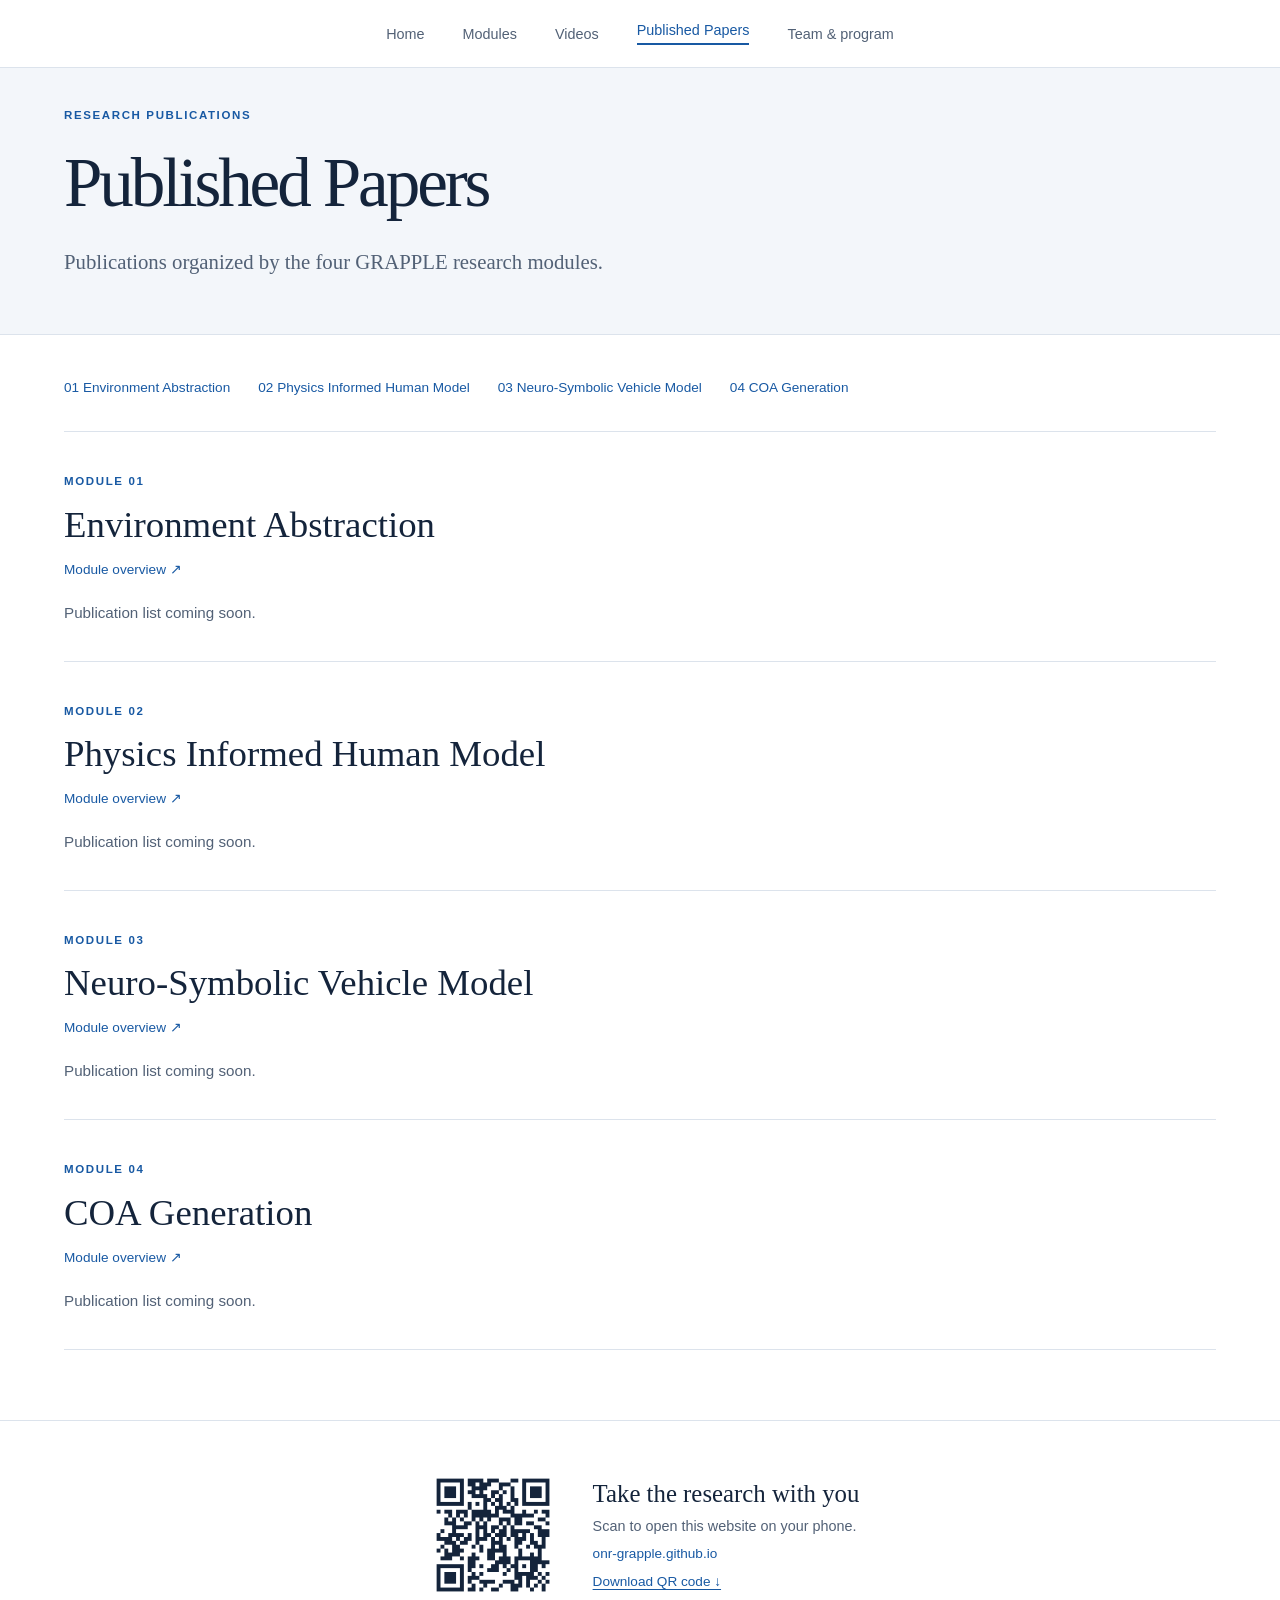
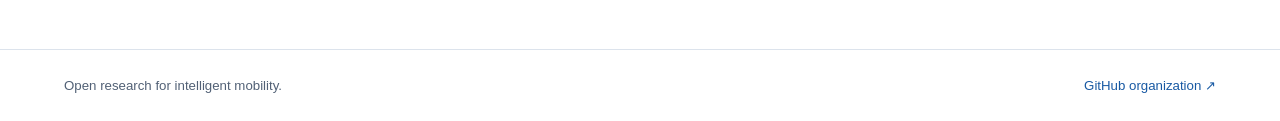
==== papers.html @ 72b90239 "Add published papers page organized by research module" ====
<!doctype html>
<html lang="en">
  <head>
    <meta charset="UTF-8" />
    <meta name="viewport" content="width=device-width, initial-scale=1.0" />
    <meta name="theme-color" content="#ffffff" />
    <meta
      name="description"
      content="GRAPPLE publications organized by environment abstraction, human modeling, vehicle modeling, and course-of-action generation."
    />
    <title>Published Papers | GRAPPLE</title>
    <link rel="icon" href="data:,">
    <link rel="stylesheet" href="styles.css?v=publications-5" />
  </head>
  <body><a class="skip-link" href="#main">Skip to content</a><header class="site-header"><nav aria-label="Primary navigation"><a href="index.html">Home</a><a href="index.html#projects">Modules</a><a href="index.html#videos">Videos</a><a href="papers.html" aria-current="page">Published Papers</a><a href="index.html#mission">Team &amp; program</a></nav></header><main id="main"><div class="research-hero"><p class="eyebrow">Research publications</p><h1>Published Papers</h1><p class="research-subtitle">Publications organized by the four GRAPPLE research modules.</p></div><div class="publications-layout"><nav class="publication-module-nav" aria-label="Publication modules"><a href="#environment">01 Environment Abstraction</a><a href="#human">02 Physics Informed Human Model</a><a href="#vehicle">03 Neuro-Symbolic Vehicle Model</a><a href="#coa">04 COA Generation</a></nav><section class="publication-module" id="environment"><div class="publication-heading"><p class="eyebrow">Module 01</p><h2>Environment Abstraction</h2><a href="modules/environment.html">Module overview ↗</a></div><p class="publication-empty">Publication list coming soon.</p></section><section class="publication-module" id="human"><div class="publication-heading"><p class="eyebrow">Module 02</p><h2>Physics Informed Human Model</h2><a href="modules/human.html">Module overview ↗</a></div><p class="publication-empty">Publication list coming soon.</p></section><section class="publication-module" id="vehicle"><div class="publication-heading"><p class="eyebrow">Module 03</p><h2>Neuro-Symbolic Vehicle Model</h2><a href="modules/vehicle.html">Module overview ↗</a></div><p class="publication-empty">Publication list coming soon.</p></section><section class="publication-module" id="coa"><div class="publication-heading"><p class="eyebrow">Module 04</p><h2>COA Generation</h2><a href="modules/coa.html">Module overview ↗</a></div><p class="publication-empty">Publication list coming soon.</p></section></div></main><section class="website-qr" aria-label="Visit this website on your phone">
  <a href="https://onr-grapple.github.io/" aria-label="Open the public website"><img src="assets/images/website-qr.png" alt="QR code linking to https://onr-grapple.github.io/" width="144" height="144" loading="lazy"></a>
  <div><h2>Take the research with you</h2><p>Scan to open this website on your phone.</p><a href="https://onr-grapple.github.io/">onr-grapple.github.io</a><a class="qr-download" href="assets/images/website-qr.png" download="GRAPPLE-website-QR.png">Download QR code ↓</a></div>
</section>
<footer>

      <p>Open research for intelligent mobility.</p>
      <a href="https://github.com/onr-grapple" target="_blank" rel="noreferrer">GitHub organization <span aria-hidden="true">↗</span></a>
    </footer>
  </body></html>
---- styles.css ----
:root {
  --ink: #14243b;
  --muted: #526176;
  --paper: #ffffff;
  --wash: #f3f6fa;
  --accent: #1859a3;
  --line: #dce3ec;
  --width: 1200px;
}
* { box-sizing: border-box; }
html { scroll-behavior: smooth; }
body { margin: 0; background: var(--paper); color: var(--ink); font-family: -apple-system, BlinkMacSystemFont, "Segoe UI", Arial, sans-serif; }
a { color: inherit; text-decoration: none; }
a:hover { color: var(--accent); }
a:focus-visible, video:focus-visible { outline: 3px solid var(--accent); outline-offset: 5px; }
section, [id] { scroll-margin-top: 28px; }
.skip-link { position: absolute; top: -100px; left: 16px; z-index: 100; background: white; padding: 12px; }
.skip-link:focus { top: 12px; }
.site-header { border-bottom: 1px solid var(--line); background: white; padding: 22px 24px; }
.site-header nav { max-width: var(--width); margin: auto; display: flex; justify-content: center; align-items: center; flex-wrap: wrap; gap: 16px 38px; font-size: .9rem; font-weight: 500; }
.site-header nav a { color: var(--muted); }
.site-header nav a:hover { color: var(--accent); }
.github-link { display: inline-flex; align-items: center; gap: 8px; }
.github-link svg { width: 16px; fill: none; stroke: currentColor; stroke-width: 1.8; }
.hero { max-width: var(--width); margin: auto; padding: 76px 24px 0; text-align: center; }
.hero-grid { display: none; }
.hero-copy { max-width: 960px; margin: auto; }
.eyebrow { margin: 0 0 22px; color: var(--accent); font-size: .72rem; line-height: 1.6; letter-spacing: .14em; font-weight: 650; text-transform: uppercase; }
.eyebrow > span { display: none; }
h1 { margin: 0; font: 400 clamp(2.7rem, 6vw, 5.3rem)/1.08 Georgia, "Times New Roman", serif; letter-spacing: -.045em; }
h1 em { color: var(--accent); font-style: normal; }
.lede { max-width: 760px; margin: 26px auto 0; color: var(--muted); font-size: 1.12rem; line-height: 1.8; }
.hero-actions { display: flex; align-items: center; flex-wrap: wrap; gap: 18px 26px; margin-top: 30px; }
.hero .hero-actions { justify-content: center; }
.primary-action { display: inline-flex; align-items: center; gap: 20px; padding: 13px 20px; border-radius: 5px; background: var(--accent); color: white; font-size: .9rem; font-weight: 600; }
.primary-action:hover { background: #103f76; color: white; }
.text-action { color: var(--accent); font-size: .9rem; border-bottom: 1px solid #a9bfda; padding-bottom: 4px; }
.hero-research-figure { width: 100%; max-width: none; margin: 46px auto 0; }
.hero-research-figure img { display: block; width: 100%; height: auto; border: 1px solid var(--line); border-radius: 8px; }
figcaption { margin-top: 12px; font-size: .8rem; line-height: 1.6; color: var(--muted); }
.program-overview { width: 100%; max-width: none; margin: 0; padding: 80px 0; display: grid; grid-template-columns: minmax(0, 1fr); gap: 32px; align-items: start; }
.program-overview > div { width: 100%; max-width: var(--width); margin: auto; padding: 0 24px; }
.program-overview .pipeline-figure { width: 100%; max-width: var(--width); margin: 0 auto; padding: 0 24px; }
.pipeline-figure > a, .pipeline-figure picture { display: block; width: 100%; }
.program-overview .pipeline-figure img { width: 100%; max-width: none; height: auto; border: 0; }
h2 { font-family: Georgia, "Times New Roman", serif; font-weight: 400; }
.program-overview h2, .section-heading h2, .mission-section h2 { margin: 0; font-size: clamp(2rem, 3.5vw, 3.1rem); line-height: 1.15; letter-spacing: -.035em; }
.program-overview p:not(.eyebrow) { line-height: 1.85; color: var(--muted); }
.program-overview figure { margin: 0; min-width: 0; }
.program-overview img { display: block; width: 100%; height: auto; border: 1px solid var(--line); }
.projects-section, .videos-section { padding: 76px max(24px, calc((100vw - 1152px)/2)); }
.projects-section { background: var(--wash); border-block: 1px solid var(--line); }
.section-heading { display: grid; grid-template-columns: 1.1fr 1fr; gap: 50px; align-items: end; margin-bottom: 40px; }
.section-heading > p { color: var(--muted); line-height: 1.75; margin: 0; }
.project-list { display: grid; grid-template-columns: repeat(2, minmax(0, 1fr)); gap: 20px; }
.project-card { position: relative; display: grid; grid-template-columns: 32px minmax(0, 1fr) 16px; gap: 15px; padding: 28px; border: 1px solid var(--line); background: white; border-radius: 6px; transition: border-color .15s, box-shadow .15s; }
.project-card:hover { border-color: #7fa1c8; box-shadow: 0 5px 18px #14243b08; }
.project-number { color: var(--accent); font-size: .8rem; padding-top: 2px; }
.project-icon { display: none; }
.project-content { display: flex; flex-direction: column; align-items: start; gap: 13px; }
.project-label { color: var(--muted); font-size: .65rem; line-height: 1.6; letter-spacing: .08em; text-transform: uppercase; }
.project-content strong { font: 400 1.65rem/1.2 Georgia, serif; letter-spacing: -.02em; color: var(--ink); }
.project-description { color: var(--muted); font-size: .93rem; line-height: 1.7; }
.project-arrow { color: var(--accent); }
.tag-row { display: flex; flex-wrap: wrap; gap: 8px 14px; margin-top: 4px; font-size: .68rem; color: var(--accent); }
.video-grid { display: grid; grid-template-columns: repeat(2, minmax(0, 1fr)); gap: 38px 28px; }
.video-card { min-width: 0; }
.video-frame { position: relative; aspect-ratio: 16/9; background: #101820; border: 1px solid var(--line); border-radius: 6px; overflow: hidden; }
.video-frame video { position: absolute; width: 100%; height: 100%; object-fit: contain; }
.video-info { display: grid; grid-template-columns: 1fr auto; gap: 10px; padding-top: 17px; align-items: end; }
.video-info > span { grid-column: 1/-1; color: var(--muted); font-size: .7rem; letter-spacing: .09em; text-transform: uppercase; }
.video-info h3 { margin: 0; font: 400 1.35rem/1.3 Georgia, serif; }
.video-info a { font-size: .78rem; color: var(--accent); }
.resource-links { display: flex; gap: 20px 28px; flex-wrap: wrap; margin-top: 38px; padding-top: 24px; border-top: 1px solid var(--line); font-size: .85rem; color: var(--accent); }
.mission-section { display: grid; grid-template-columns: 1fr 1.2fr; gap: 60px; padding: 76px max(24px, calc((100vw - 1152px)/2)); background: var(--wash); border-top: 1px solid var(--line); }
.mission-number { display: none; }
.mission-copy { color: var(--muted); line-height: 1.8; }
.mission-copy > p { margin: 0; }
.program-facts { margin: 25px 0 0; }
.program-facts div { display: grid; grid-template-columns: 1fr 1.4fr; gap: 20px; padding: 12px 0; border-top: 1px solid var(--line); }
.program-facts dt { font-size: .76rem; color: var(--muted); }
.program-facts dd { margin: 0; color: var(--ink); font-size: .85rem; }
footer { display: flex; justify-content: space-between; align-items: center; gap: 24px; padding: 28px max(24px, calc((100vw - 1152px)/2)); border-top: 1px solid var(--line); font-size: .83rem; color: var(--muted); }
footer p { margin: 0; }
footer a { color: var(--accent); }
/* Shared publication layout for the four module pages. */
.research-hero { padding: 38px max(24px, calc((100vw - 1152px)/2)) 55px; background: var(--wash); border-bottom: 1px solid var(--line); }
.back-link { display: inline-block; margin-bottom: 36px; color: var(--muted); font-size: .85rem; }
.research-hero h1 { max-width: 1000px; font-size: clamp(2.7rem, 5.4vw, 4.9rem); }
.research-subtitle { max-width: 840px; margin: 24px 0 0; font: 1.3rem/1.65 Georgia, serif; color: var(--muted); }
.research-layout { max-width: var(--width); margin: auto; padding: 58px 24px 64px; display: grid; grid-template-columns: 210px minmax(0, 1fr); gap: 64px; }
.contents { position: sticky; top: 28px; align-self: start; font-size: .8rem; line-height: 1.6; border-left: 2px solid var(--line); padding-left: 20px; }
.contents p { margin-top: 0; font-size: .7rem; font-weight: 650; text-transform: uppercase; letter-spacing: .1em; }
.contents a { display: block; padding: 7px 0; color: var(--muted); }
.contents a:hover { color: var(--accent); }
.research-body { min-width: 0; font-size: 1.03rem; line-height: 1.85; }
.research-body section { margin-bottom: 52px; }
.research-body h2 { margin: 0 0 20px; font-size: clamp(1.75rem, 3vw, 2.35rem); line-height: 1.2; letter-spacing: -.025em; }
.research-body p { color: #3b4b60; }
.research-body a { color: var(--accent); text-decoration: underline; text-underline-offset: 3px; }
.research-body .abstract { font: 1.24rem/1.85 Georgia, serif; color: var(--ink); }
.research-body .eyebrow { color: var(--accent); }
.research-body li { margin: 12px 0; }
.research-body figure { margin: 28px 0 38px; }
.research-body img { display: block; width: 100%; height: auto; border: 1px solid var(--line); }
.research-body video { display: block; width: 100%; aspect-ratio: 16/9; background: #101820; }
.table-wrap { overflow-x: auto; }
table { width: 100%; border-collapse: collapse; text-align: left; font-size: .9rem; line-height: 1.6; }
caption { text-align: left; margin-bottom: 12px; font-size: .8rem; color: var(--muted); }
th, td { padding: 14px 12px; border-bottom: 1px solid var(--line); vertical-align: top; }
th { background: var(--wash); }
td:first-child { font-weight: 600; }
.research-facts > div { display: grid; grid-template-columns: 170px 1fr; gap: 12px; padding: 14px 0; border-bottom: 1px solid var(--line); }
.research-facts dt { font-weight: 600; }
.research-facts dd { margin: 0; }
.chapter-list { display: grid; grid-template-columns: 1fr 1fr; gap: 0 24px; margin-top: 18px; }
.chapter-list a { padding: 10px 0; font-size: .82rem; border-bottom: 1px solid var(--line); }
.module-navigation { display: grid; grid-template-columns: repeat(4, 1fr); gap: 24px; padding: 32px max(24px, calc((100vw - 1152px)/2)); border-top: 1px solid var(--line); background: var(--wash); font-size: .84rem; line-height: 1.6; }
.module-navigation a[aria-current] { color: var(--accent); font-weight: 650; }
@media (max-width: 980px) {
  .program-overview { grid-template-columns: 1fr; gap: 26px; }
  .research-layout { grid-template-columns: 170px minmax(0, 1fr); gap: 32px; }
  .project-card { padding: 22px; grid-template-columns: 24px minmax(0, 1fr); gap: 12px; }
  .project-arrow { display: none; }
  .module-navigation { grid-template-columns: 1fr 1fr; }
}
@media (max-width: 680px) {
  .site-header { padding: 18px 20px; }
  .site-header nav { gap: 16px 22px; font-size: .8rem; }
  .hero { padding-top: 48px; }
  .lede { font-size: 1rem; }
  .hero-actions { gap: 20px; }
  .hero-research-figure { margin-top: 34px; }
  .program-overview, .projects-section, .videos-section, .mission-section { padding-top: 52px; padding-bottom: 52px; }
  .section-heading, .mission-section { grid-template-columns: 1fr; gap: 24px; }
  .project-list, .video-grid { grid-template-columns: 1fr; }
  .video-info { grid-template-columns: 1fr; }
  .program-facts div { grid-template-columns: 1fr; gap: 3px; }
  .research-layout { display: block; padding-top: 32px; }
  .contents { position: static; margin-bottom: 38px; }
  .research-hero { padding-top: 25px; padding-bottom: 38px; }
  .research-hero h1 { overflow-wrap: break-word; }
  .research-facts > div, .chapter-list, .module-navigation { grid-template-columns: 1fr; }
  footer { align-items: flex-start; flex-direction: column; gap: 14px; }
}
@media (prefers-reduced-motion: reduce) {
  html { scroll-behavior: auto; }
  * { transition: none !important; }
}
.website-qr { display: flex; justify-content: center; align-items: center; gap: 28px; padding: 42px 24px; border-top: 1px solid var(--line); }
.website-qr img { display: block; width: 144px; height: 144px; }
.website-qr h2 { margin: 0 0 10px; font-size: 1.55rem; }
.website-qr p { margin: 0 0 10px; font-size: .9rem; color: var(--muted); }
.website-qr a { color: var(--accent); font-size: .85rem; }
.website-qr .qr-download { display: block; margin-top: 12px; text-decoration: underline; text-underline-offset: 3px; }
@media(max-width: 480px) { .website-qr { flex-direction: column; text-align: center; gap: 16px; } }

.pipeline-actions { margin: 12px 0 0; padding: 0; }
.pipeline-actions figcaption { margin: 0; }
@media (max-width: 680px) { .pipeline-actions { align-items: flex-start; flex-direction: column; } }

.site-header nav a[aria-current="page"] { color: var(--accent); border-bottom: 2px solid var(--accent); padding-bottom: 5px; }
.publications-layout { max-width: var(--width); margin: auto; padding: 42px 24px 70px; }
.publication-module-nav { display: flex; flex-wrap: wrap; gap: 16px 28px; padding-bottom: 32px; border-bottom: 1px solid var(--line); color: var(--accent); font-size: .85rem; line-height: 1.6; }
.publication-module { padding: 40px 0; border-bottom: 1px solid var(--line); }
.publication-heading .eyebrow { margin-bottom: 12px; }
.publication-heading h2 { margin: 0 0 14px; font-size: clamp(1.6rem, 3vw, 2.3rem); }
.publication-heading > a { color: var(--accent); font-size: .85rem; }
.publication-empty { color: var(--muted); margin: 26px 0 0; font-size: .95rem; }
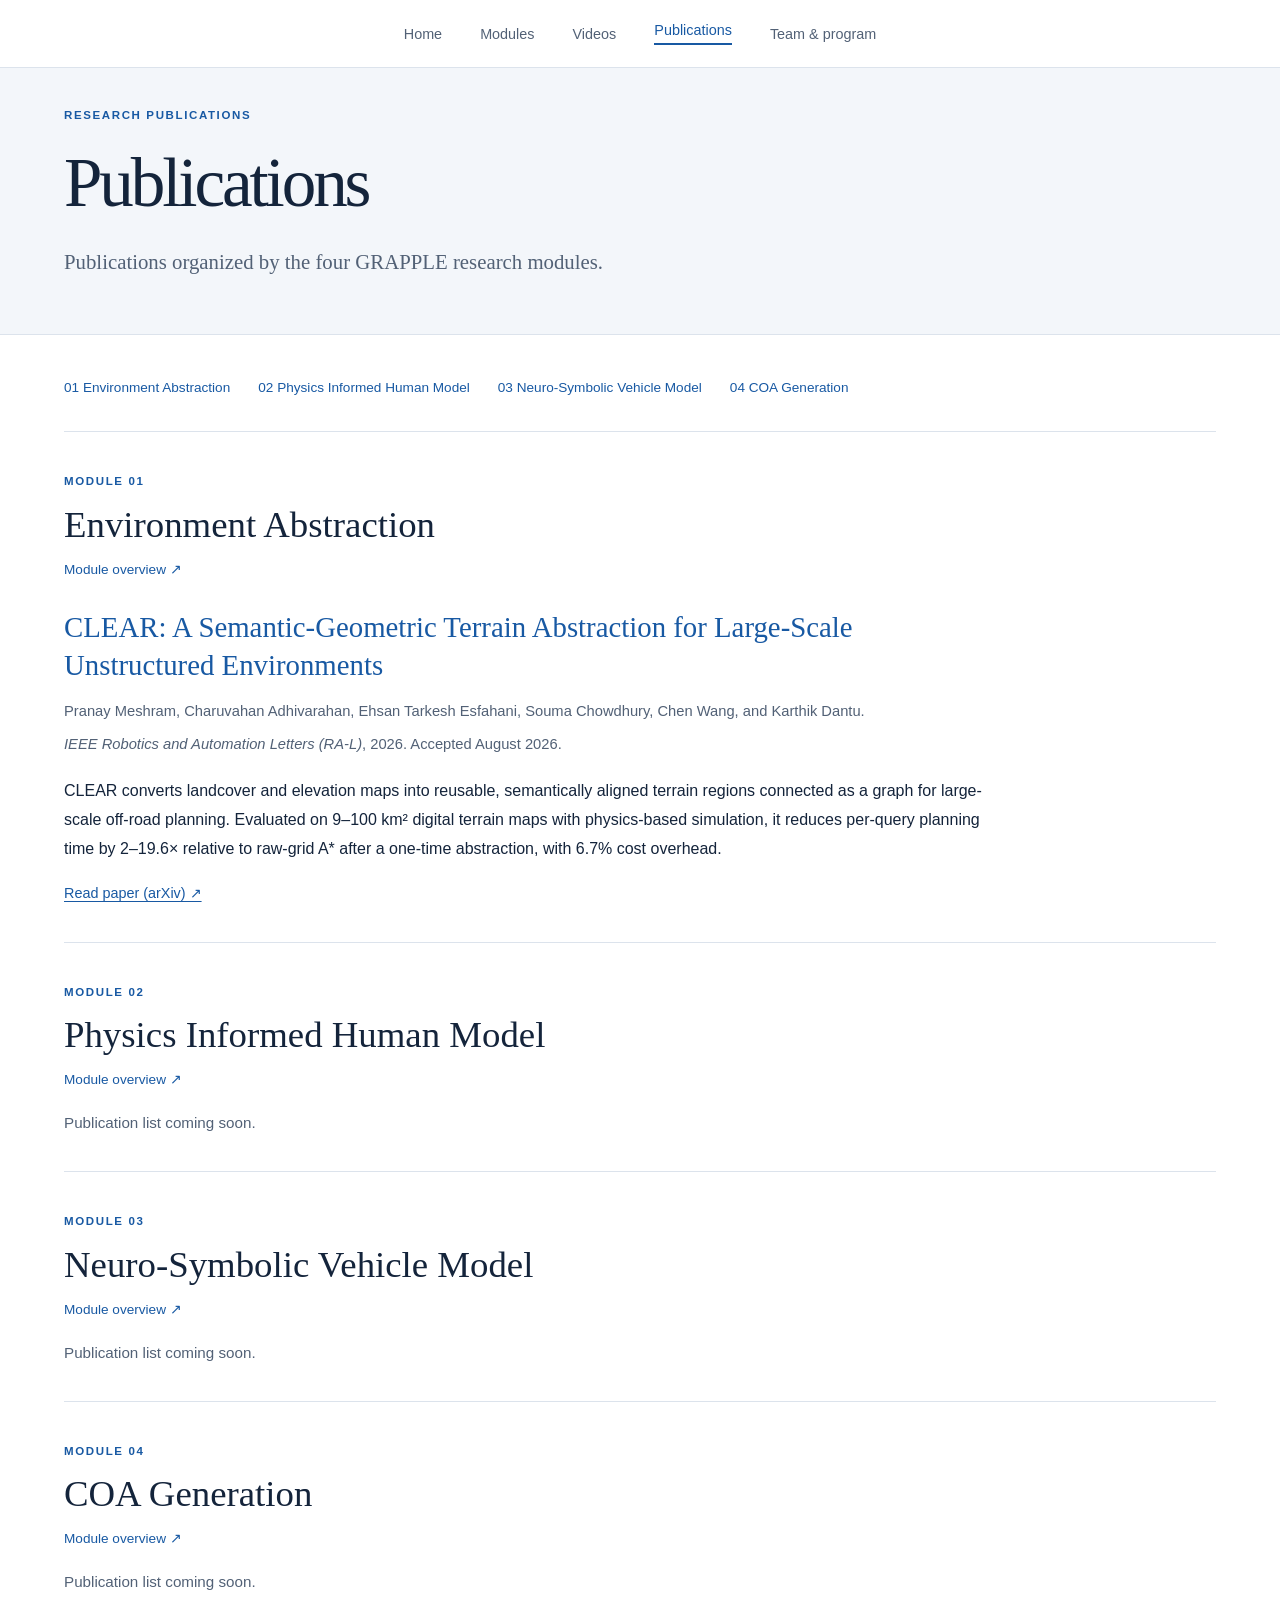
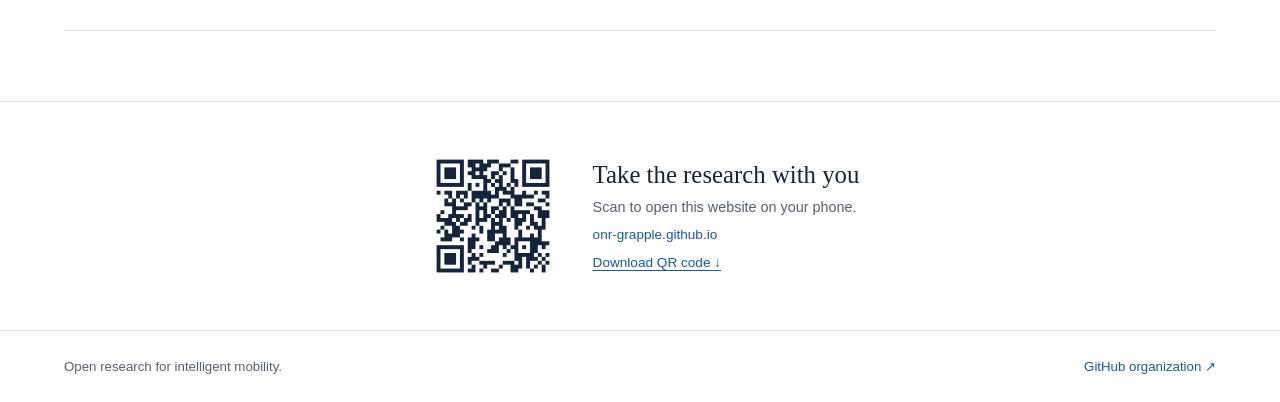
==== commit 4407ce63: "Rename Publications and add CLEAR RA-L citation" ====
--- a/papers.html
+++ b/papers.html
@@ -8,11 +8,17 @@
       name="description"
       content="GRAPPLE publications organized by environment abstraction, human modeling, vehicle modeling, and course-of-action generation."
     />
-    <title>Published Papers | GRAPPLE</title>
+    <title>Publications | GRAPPLE</title>
     <link rel="icon" href="data:,">
-    <link rel="stylesheet" href="styles.css?v=publications-5" />
+    <link rel="stylesheet" href="styles.css?v=clear-publication-6" />
   </head>
-  <body><a class="skip-link" href="#main">Skip to content</a><header class="site-header"><nav aria-label="Primary navigation"><a href="index.html">Home</a><a href="index.html#projects">Modules</a><a href="index.html#videos">Videos</a><a href="papers.html" aria-current="page">Published Papers</a><a href="index.html#mission">Team &amp; program</a></nav></header><main id="main"><div class="research-hero"><p class="eyebrow">Research publications</p><h1>Published Papers</h1><p class="research-subtitle">Publications organized by the four GRAPPLE research modules.</p></div><div class="publications-layout"><nav class="publication-module-nav" aria-label="Publication modules"><a href="#environment">01 Environment Abstraction</a><a href="#human">02 Physics Informed Human Model</a><a href="#vehicle">03 Neuro-Symbolic Vehicle Model</a><a href="#coa">04 COA Generation</a></nav><section class="publication-module" id="environment"><div class="publication-heading"><p class="eyebrow">Module 01</p><h2>Environment Abstraction</h2><a href="modules/environment.html">Module overview ↗</a></div><p class="publication-empty">Publication list coming soon.</p></section><section class="publication-module" id="human"><div class="publication-heading"><p class="eyebrow">Module 02</p><h2>Physics Informed Human Model</h2><a href="modules/human.html">Module overview ↗</a></div><p class="publication-empty">Publication list coming soon.</p></section><section class="publication-module" id="vehicle"><div class="publication-heading"><p class="eyebrow">Module 03</p><h2>Neuro-Symbolic Vehicle Model</h2><a href="modules/vehicle.html">Module overview ↗</a></div><p class="publication-empty">Publication list coming soon.</p></section><section class="publication-module" id="coa"><div class="publication-heading"><p class="eyebrow">Module 04</p><h2>COA Generation</h2><a href="modules/coa.html">Module overview ↗</a></div><p class="publication-empty">Publication list coming soon.</p></section></div></main><section class="website-qr" aria-label="Visit this website on your phone">
+  <body><a class="skip-link" href="#main">Skip to content</a><header class="site-header"><nav aria-label="Primary navigation"><a href="index.html">Home</a><a href="index.html#projects">Modules</a><a href="index.html#videos">Videos</a><a href="papers.html" aria-current="page">Publications</a><a href="index.html#mission">Team &amp; program</a></nav></header><main id="main"><div class="research-hero"><p class="eyebrow">Research publications</p><h1>Publications</h1><p class="research-subtitle">Publications organized by the four GRAPPLE research modules.</p></div><div class="publications-layout"><nav class="publication-module-nav" aria-label="Publication modules"><a href="#environment">01 Environment Abstraction</a><a href="#human">02 Physics Informed Human Model</a><a href="#vehicle">03 Neuro-Symbolic Vehicle Model</a><a href="#coa">04 COA Generation</a></nav><section class="publication-module" id="environment"><div class="publication-heading"><p class="eyebrow">Module 01</p><h2>Environment Abstraction</h2><a href="modules/environment.html">Module overview ↗</a></div><article class="publication-entry">
+<h3><a href="https://arxiv.org/abs/2601.13361">CLEAR: A Semantic-Geometric Terrain Abstraction for Large-Scale Unstructured Environments</a></h3>
+<p class="publication-authors">Pranay Meshram, Charuvahan Adhivarahan, Ehsan Tarkesh Esfahani, Souma Chowdhury, Chen Wang, and Karthik Dantu.</p>
+<p class="publication-venue"><cite>IEEE Robotics and Automation Letters (RA-L)</cite>, 2026. Accepted August 2026.</p>
+<p class="publication-description">CLEAR converts landcover and elevation maps into reusable, semantically aligned terrain regions connected as a graph for large-scale off-road planning. Evaluated on 9–100 km² digital terrain maps with physics-based simulation, it reduces per-query planning time by 2–19.6× relative to raw-grid A* after a one-time abstraction, with 6.7% cost overhead.</p>
+<a class="publication-paper-link" href="https://arxiv.org/abs/2601.13361">Read paper (arXiv) ↗</a>
+</article></section><section class="publication-module" id="human"><div class="publication-heading"><p class="eyebrow">Module 02</p><h2>Physics Informed Human Model</h2><a href="modules/human.html">Module overview ↗</a></div><p class="publication-empty">Publication list coming soon.</p></section><section class="publication-module" id="vehicle"><div class="publication-heading"><p class="eyebrow">Module 03</p><h2>Neuro-Symbolic Vehicle Model</h2><a href="modules/vehicle.html">Module overview ↗</a></div><p class="publication-empty">Publication list coming soon.</p></section><section class="publication-module" id="coa"><div class="publication-heading"><p class="eyebrow">Module 04</p><h2>COA Generation</h2><a href="modules/coa.html">Module overview ↗</a></div><p class="publication-empty">Publication list coming soon.</p></section></div></main><section class="website-qr" aria-label="Visit this website on your phone">
   <a href="https://onr-grapple.github.io/" aria-label="Open the public website"><img src="assets/images/website-qr.png" alt="QR code linking to https://onr-grapple.github.io/" width="144" height="144" loading="lazy"></a>
   <div><h2>Take the research with you</h2><p>Scan to open this website on your phone.</p><a href="https://onr-grapple.github.io/">onr-grapple.github.io</a><a class="qr-download" href="assets/images/website-qr.png" download="GRAPPLE-website-QR.png">Download QR code ↓</a></div>
 </section>
--- a/styles.css
+++ b/styles.css
@@ -167,3 +167,10 @@
 .publication-heading h2 { margin: 0 0 14px; font-size: clamp(1.6rem, 3vw, 2.3rem); }
 .publication-heading > a { color: var(--accent); font-size: .85rem; }
 .publication-empty { color: var(--muted); margin: 26px 0 0; font-size: .95rem; }
+
+.publication-entry { margin-top: 30px; max-width: 930px; }
+.publication-entry h3 { margin: 0 0 14px; font: 400 clamp(1.4rem, 2.6vw, 1.8rem)/1.35 Georgia, serif; }
+.publication-entry h3 a, .publication-paper-link { color: var(--accent); }
+.publication-authors, .publication-venue { font-size: .92rem; line-height: 1.7; color: var(--muted); margin: 8px 0; }
+.publication-description { line-height: 1.8; margin: 20px 0; color: var(--ink); }
+.publication-paper-link { display: inline-block; text-decoration: underline; text-underline-offset: 3px; font-size: .9rem; }
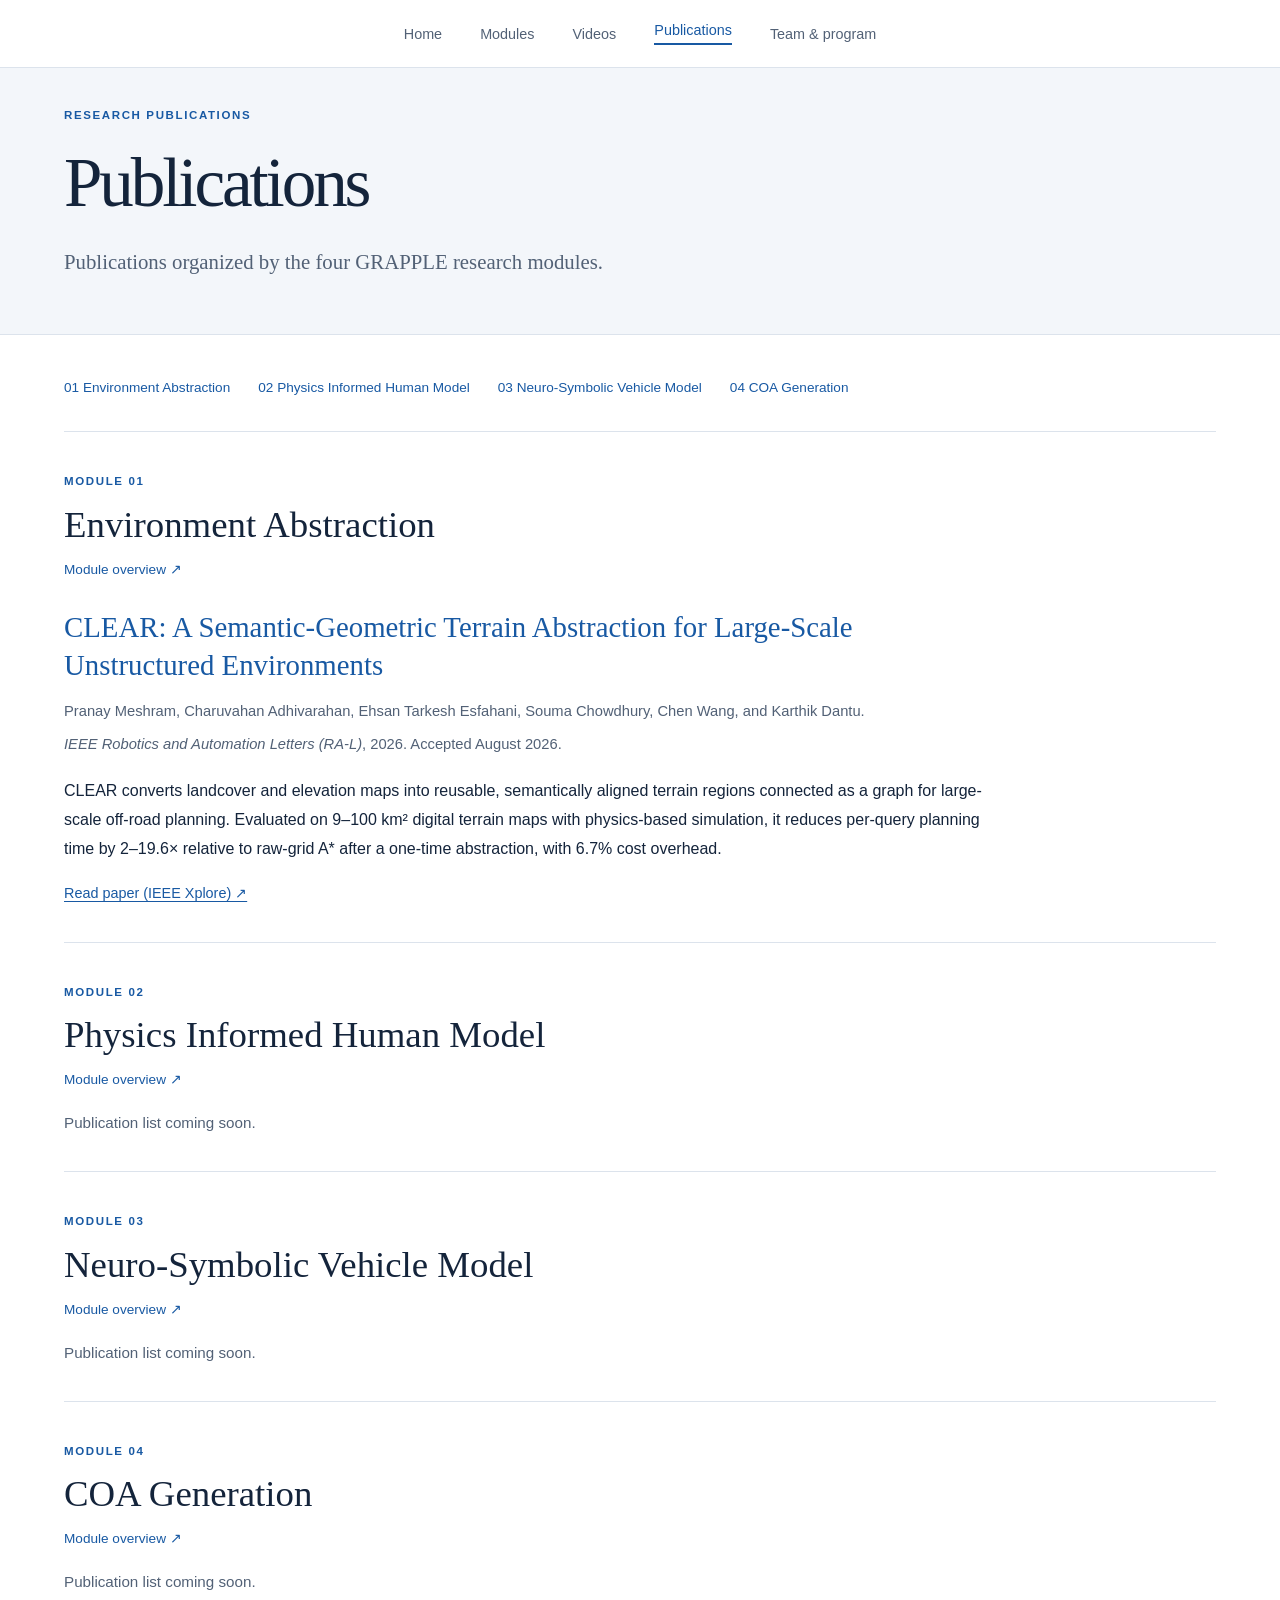
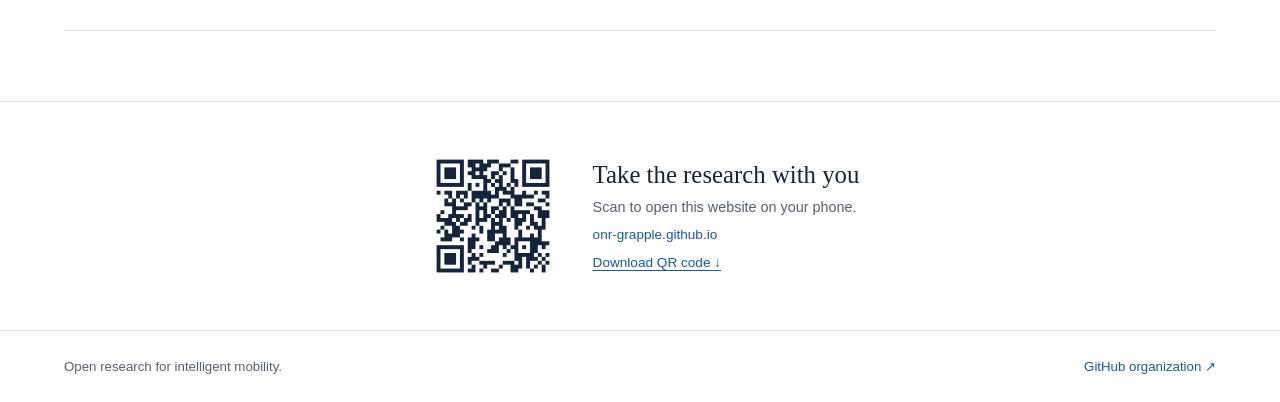
==== commit fd993605: "Link CLEAR publication directly to IEEE Xplore" ====
--- a/papers.html
+++ b/papers.html
@@ -13,11 +13,11 @@
     <link rel="stylesheet" href="styles.css?v=clear-publication-6" />
   </head>
   <body><a class="skip-link" href="#main">Skip to content</a><header class="site-header"><nav aria-label="Primary navigation"><a href="index.html">Home</a><a href="index.html#projects">Modules</a><a href="index.html#videos">Videos</a><a href="papers.html" aria-current="page">Publications</a><a href="index.html#mission">Team &amp; program</a></nav></header><main id="main"><div class="research-hero"><p class="eyebrow">Research publications</p><h1>Publications</h1><p class="research-subtitle">Publications organized by the four GRAPPLE research modules.</p></div><div class="publications-layout"><nav class="publication-module-nav" aria-label="Publication modules"><a href="#environment">01 Environment Abstraction</a><a href="#human">02 Physics Informed Human Model</a><a href="#vehicle">03 Neuro-Symbolic Vehicle Model</a><a href="#coa">04 COA Generation</a></nav><section class="publication-module" id="environment"><div class="publication-heading"><p class="eyebrow">Module 01</p><h2>Environment Abstraction</h2><a href="modules/environment.html">Module overview ↗</a></div><article class="publication-entry">
-<h3><a href="https://arxiv.org/abs/2601.13361">CLEAR: A Semantic-Geometric Terrain Abstraction for Large-Scale Unstructured Environments</a></h3>
+<h3><a href="https://ieeexplore.ieee.org/document/11662374/">CLEAR: A Semantic-Geometric Terrain Abstraction for Large-Scale Unstructured Environments</a></h3>
 <p class="publication-authors">Pranay Meshram, Charuvahan Adhivarahan, Ehsan Tarkesh Esfahani, Souma Chowdhury, Chen Wang, and Karthik Dantu.</p>
 <p class="publication-venue"><cite>IEEE Robotics and Automation Letters (RA-L)</cite>, 2026. Accepted August 2026.</p>
 <p class="publication-description">CLEAR converts landcover and elevation maps into reusable, semantically aligned terrain regions connected as a graph for large-scale off-road planning. Evaluated on 9–100 km² digital terrain maps with physics-based simulation, it reduces per-query planning time by 2–19.6× relative to raw-grid A* after a one-time abstraction, with 6.7% cost overhead.</p>
-<a class="publication-paper-link" href="https://arxiv.org/abs/2601.13361">Read paper (arXiv) ↗</a>
+<a class="publication-paper-link" href="https://ieeexplore.ieee.org/document/11662374/">Read paper (IEEE Xplore) ↗</a>
 </article></section><section class="publication-module" id="human"><div class="publication-heading"><p class="eyebrow">Module 02</p><h2>Physics Informed Human Model</h2><a href="modules/human.html">Module overview ↗</a></div><p class="publication-empty">Publication list coming soon.</p></section><section class="publication-module" id="vehicle"><div class="publication-heading"><p class="eyebrow">Module 03</p><h2>Neuro-Symbolic Vehicle Model</h2><a href="modules/vehicle.html">Module overview ↗</a></div><p class="publication-empty">Publication list coming soon.</p></section><section class="publication-module" id="coa"><div class="publication-heading"><p class="eyebrow">Module 04</p><h2>COA Generation</h2><a href="modules/coa.html">Module overview ↗</a></div><p class="publication-empty">Publication list coming soon.</p></section></div></main><section class="website-qr" aria-label="Visit this website on your phone">
   <a href="https://onr-grapple.github.io/" aria-label="Open the public website"><img src="assets/images/website-qr.png" alt="QR code linking to https://onr-grapple.github.io/" width="144" height="144" loading="lazy"></a>
   <div><h2>Take the research with you</h2><p>Scan to open this website on your phone.</p><a href="https://onr-grapple.github.io/">onr-grapple.github.io</a><a class="qr-download" href="assets/images/website-qr.png" download="GRAPPLE-website-QR.png">Download QR code ↓</a></div>
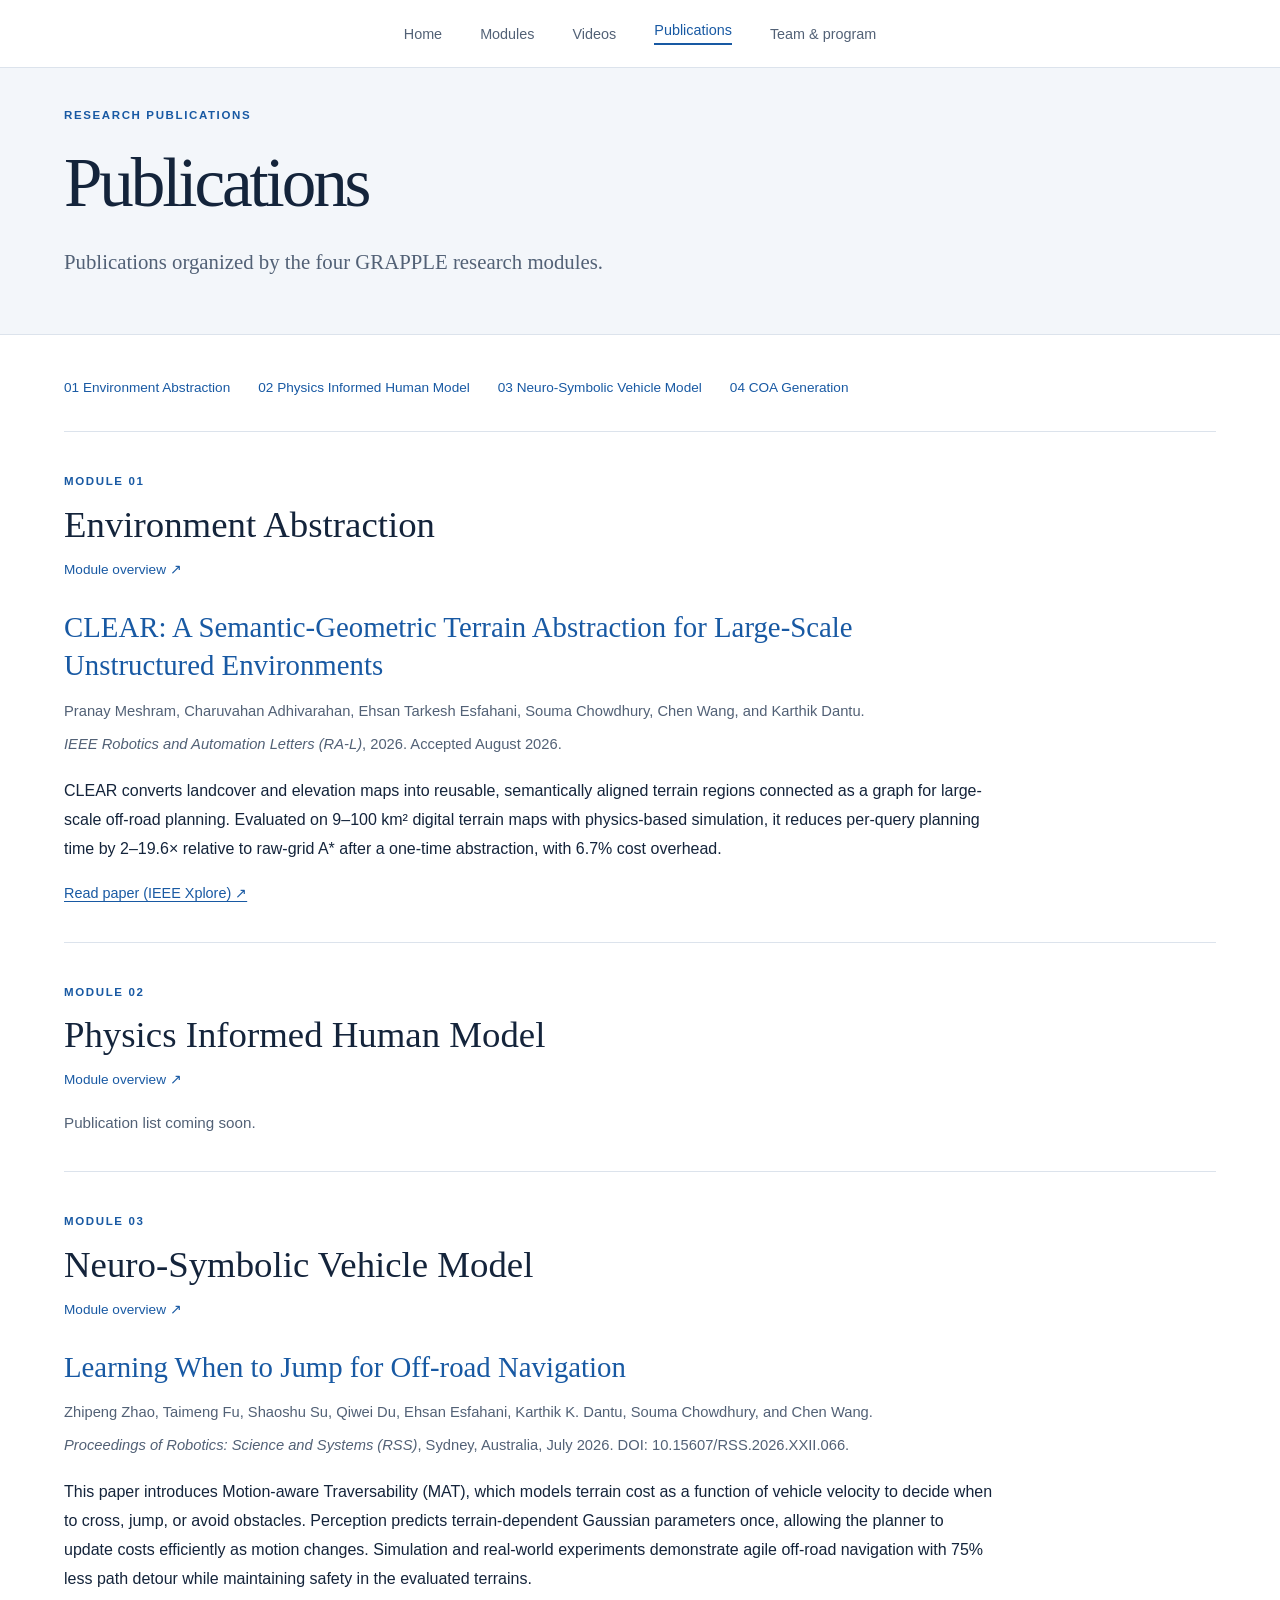
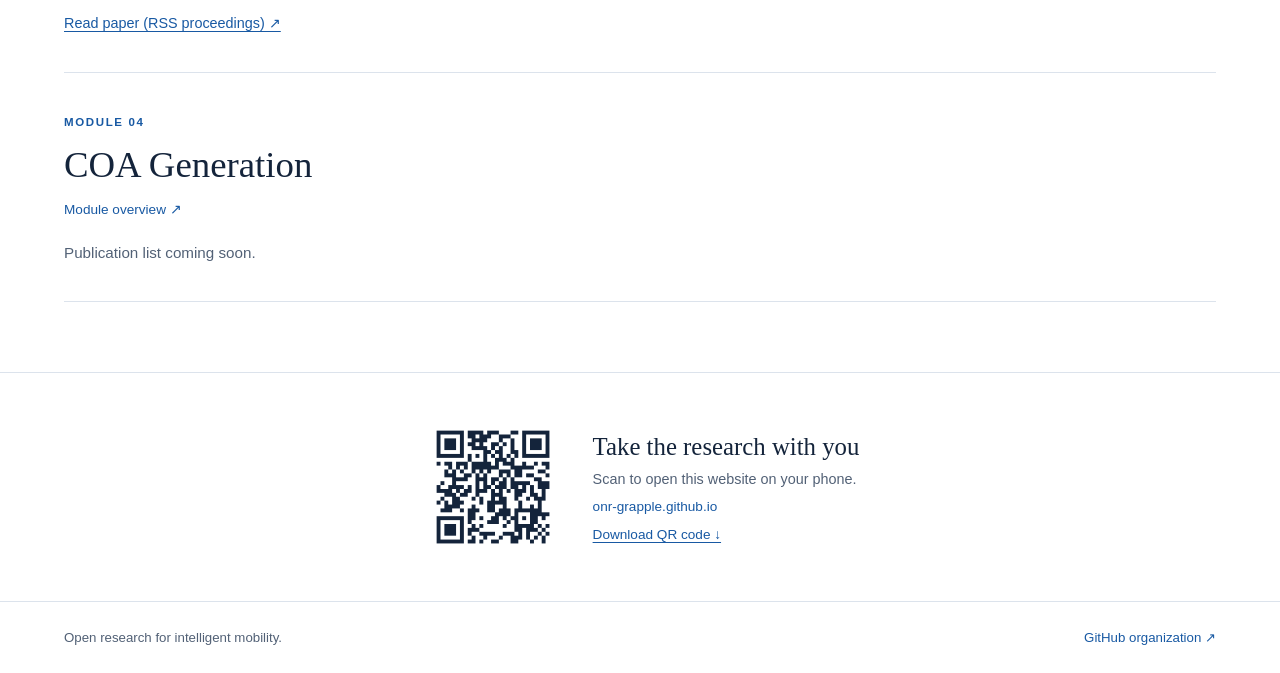
==== commit af4c5ef2: "Add Learning When to Jump RSS paper to vehicle publications" ====
--- a/papers.html
+++ b/papers.html
@@ -18,7 +18,13 @@
 <p class="publication-venue"><cite>IEEE Robotics and Automation Letters (RA-L)</cite>, 2026. Accepted August 2026.</p>
 <p class="publication-description">CLEAR converts landcover and elevation maps into reusable, semantically aligned terrain regions connected as a graph for large-scale off-road planning. Evaluated on 9–100 km² digital terrain maps with physics-based simulation, it reduces per-query planning time by 2–19.6× relative to raw-grid A* after a one-time abstraction, with 6.7% cost overhead.</p>
 <a class="publication-paper-link" href="https://ieeexplore.ieee.org/document/11662374/">Read paper (IEEE Xplore) ↗</a>
-</article></section><section class="publication-module" id="human"><div class="publication-heading"><p class="eyebrow">Module 02</p><h2>Physics Informed Human Model</h2><a href="modules/human.html">Module overview ↗</a></div><p class="publication-empty">Publication list coming soon.</p></section><section class="publication-module" id="vehicle"><div class="publication-heading"><p class="eyebrow">Module 03</p><h2>Neuro-Symbolic Vehicle Model</h2><a href="modules/vehicle.html">Module overview ↗</a></div><p class="publication-empty">Publication list coming soon.</p></section><section class="publication-module" id="coa"><div class="publication-heading"><p class="eyebrow">Module 04</p><h2>COA Generation</h2><a href="modules/coa.html">Module overview ↗</a></div><p class="publication-empty">Publication list coming soon.</p></section></div></main><section class="website-qr" aria-label="Visit this website on your phone">
+</article></section><section class="publication-module" id="human"><div class="publication-heading"><p class="eyebrow">Module 02</p><h2>Physics Informed Human Model</h2><a href="modules/human.html">Module overview ↗</a></div><p class="publication-empty">Publication list coming soon.</p></section><section class="publication-module" id="vehicle"><div class="publication-heading"><p class="eyebrow">Module 03</p><h2>Neuro-Symbolic Vehicle Model</h2><a href="modules/vehicle.html">Module overview ↗</a></div><article class="publication-entry">
+<h3><a href="https://www.roboticsproceedings.org/rss22/p066.html">Learning When to Jump for Off-road Navigation</a></h3>
+<p class="publication-authors">Zhipeng Zhao, Taimeng Fu, Shaoshu Su, Qiwei Du, Ehsan Esfahani, Karthik K. Dantu, Souma Chowdhury, and Chen Wang.</p>
+<p class="publication-venue"><cite>Proceedings of Robotics: Science and Systems (RSS)</cite>, Sydney, Australia, July 2026. DOI: <a href="https://doi.org/10.15607/RSS.2026.XXII.066">10.15607/RSS.2026.XXII.066</a>.</p>
+<p class="publication-description">This paper introduces Motion-aware Traversability (MAT), which models terrain cost as a function of vehicle velocity to decide when to cross, jump, or avoid obstacles. Perception predicts terrain-dependent Gaussian parameters once, allowing the planner to update costs efficiently as motion changes. Simulation and real-world experiments demonstrate agile off-road navigation with 75% less path detour while maintaining safety in the evaluated terrains.</p>
+<a class="publication-paper-link" href="https://www.roboticsproceedings.org/rss22/p066.html">Read paper (RSS proceedings) ↗</a>
+</article></section><section class="publication-module" id="coa"><div class="publication-heading"><p class="eyebrow">Module 04</p><h2>COA Generation</h2><a href="modules/coa.html">Module overview ↗</a></div><p class="publication-empty">Publication list coming soon.</p></section></div></main><section class="website-qr" aria-label="Visit this website on your phone">
   <a href="https://onr-grapple.github.io/" aria-label="Open the public website"><img src="assets/images/website-qr.png" alt="QR code linking to https://onr-grapple.github.io/" width="144" height="144" loading="lazy"></a>
   <div><h2>Take the research with you</h2><p>Scan to open this website on your phone.</p><a href="https://onr-grapple.github.io/">onr-grapple.github.io</a><a class="qr-download" href="assets/images/website-qr.png" download="GRAPPLE-website-QR.png">Download QR code ↓</a></div>
 </section>
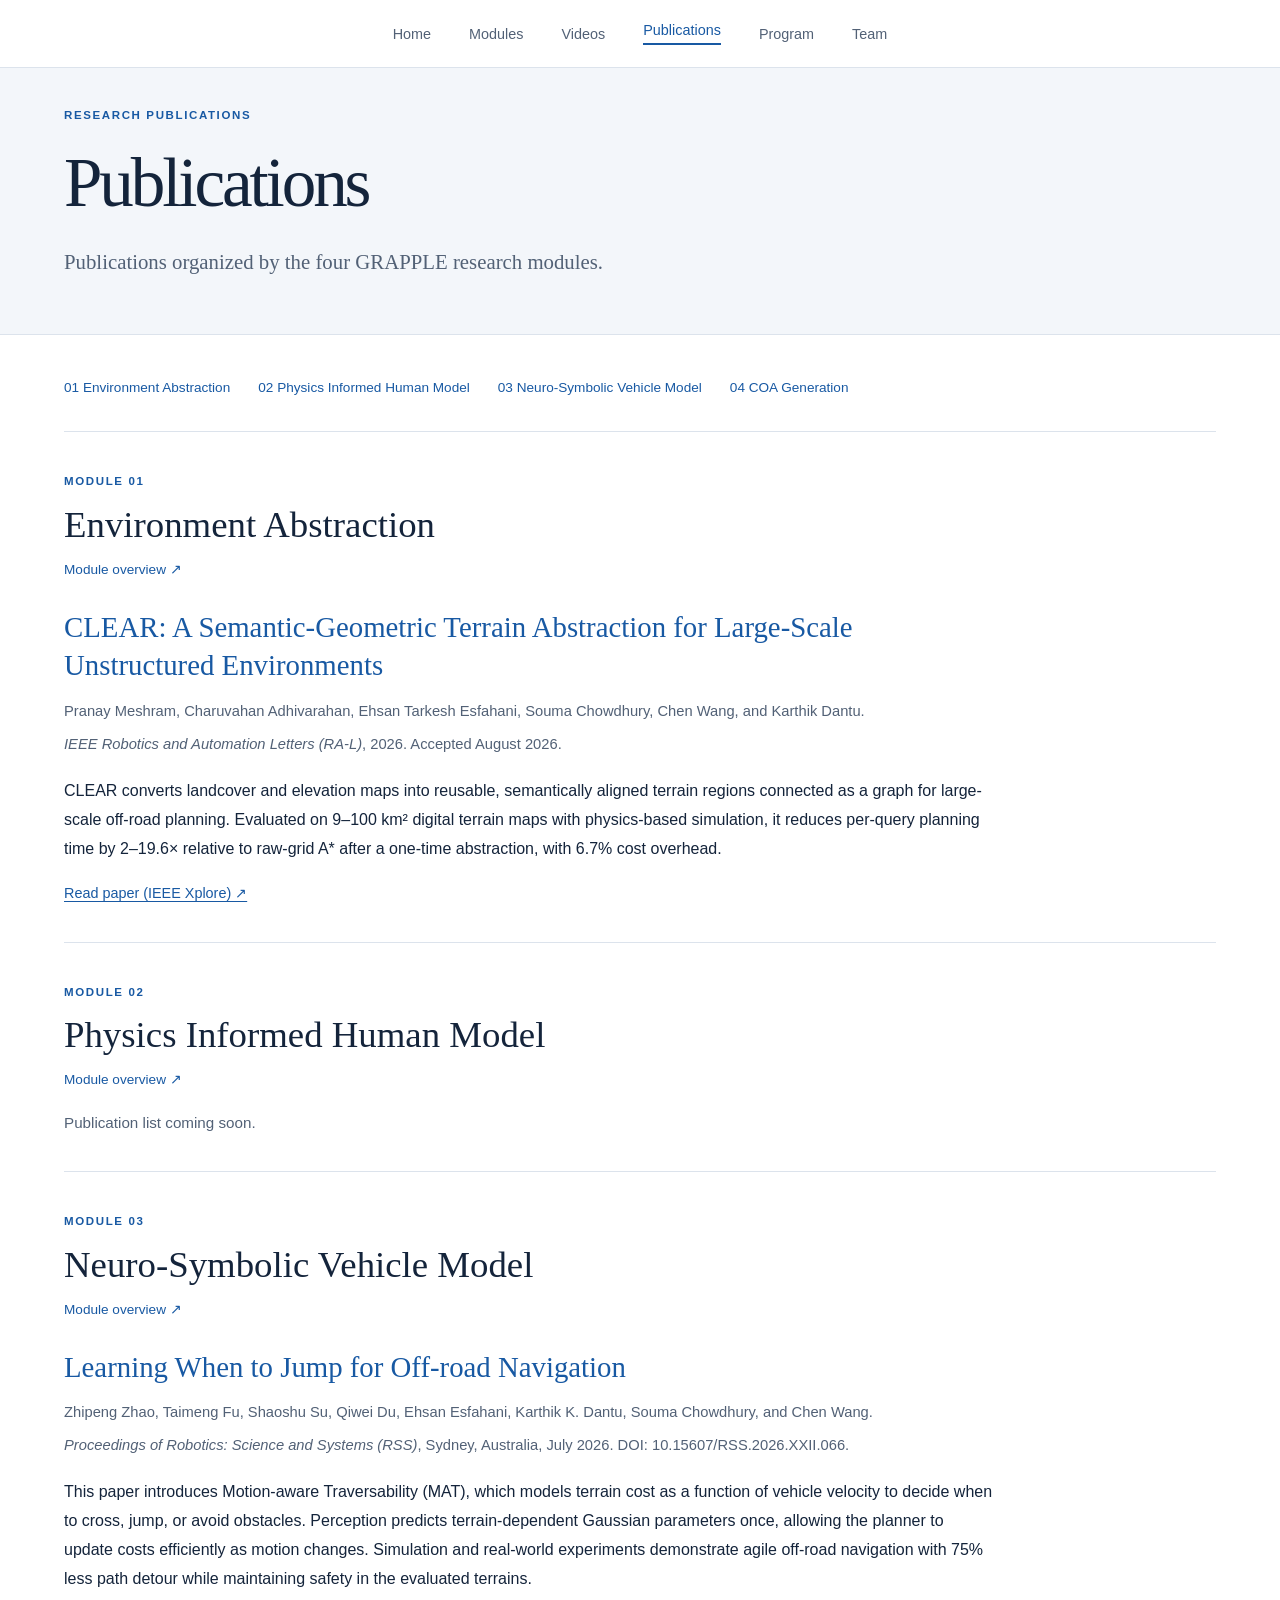
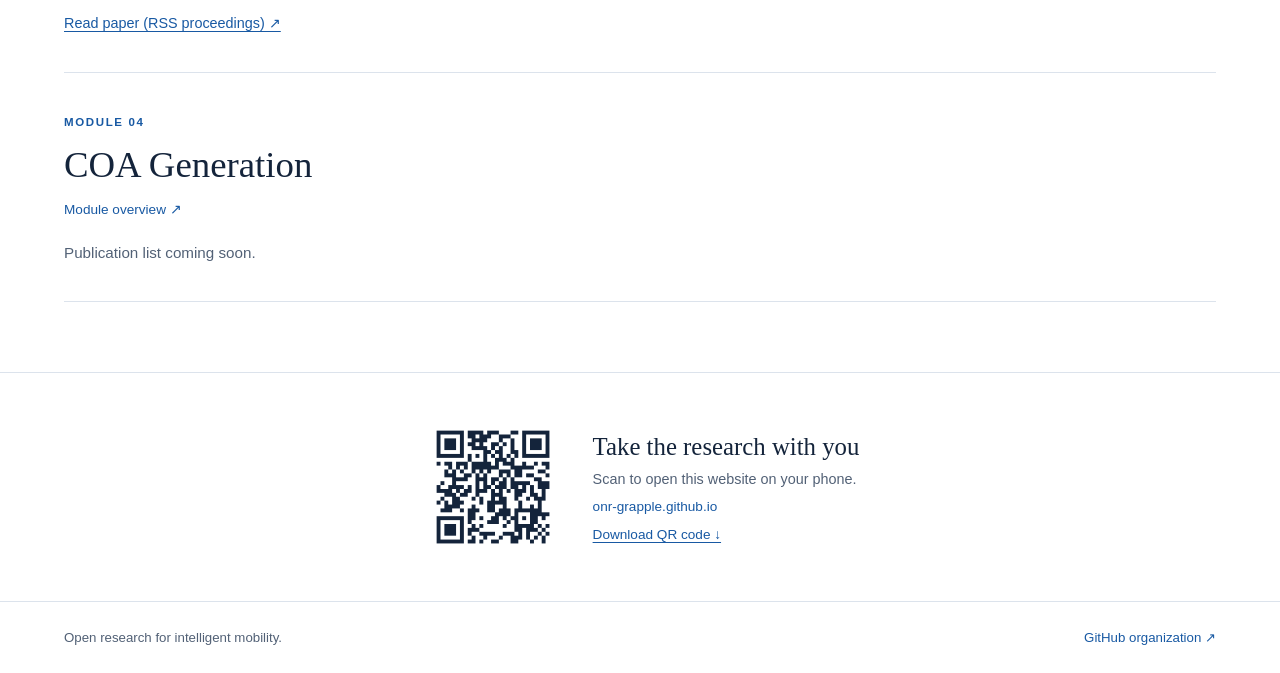
==== commit 699fd99b: "Add Team page with investigator portraits and research profiles" ====
--- a/papers.html
+++ b/papers.html
@@ -10,9 +10,9 @@
     />
     <title>Publications | GRAPPLE</title>
     <link rel="icon" href="data:,">
-    <link rel="stylesheet" href="styles.css?v=clear-publication-6" />
+    <link rel="stylesheet" href="styles.css?v=team-7" />
   </head>
-  <body><a class="skip-link" href="#main">Skip to content</a><header class="site-header"><nav aria-label="Primary navigation"><a href="index.html">Home</a><a href="index.html#projects">Modules</a><a href="index.html#videos">Videos</a><a href="papers.html" aria-current="page">Publications</a><a href="index.html#mission">Team &amp; program</a></nav></header><main id="main"><div class="research-hero"><p class="eyebrow">Research publications</p><h1>Publications</h1><p class="research-subtitle">Publications organized by the four GRAPPLE research modules.</p></div><div class="publications-layout"><nav class="publication-module-nav" aria-label="Publication modules"><a href="#environment">01 Environment Abstraction</a><a href="#human">02 Physics Informed Human Model</a><a href="#vehicle">03 Neuro-Symbolic Vehicle Model</a><a href="#coa">04 COA Generation</a></nav><section class="publication-module" id="environment"><div class="publication-heading"><p class="eyebrow">Module 01</p><h2>Environment Abstraction</h2><a href="modules/environment.html">Module overview ↗</a></div><article class="publication-entry">
+  <body><a class="skip-link" href="#main">Skip to content</a><header class="site-header"><nav aria-label="Primary navigation"><a href="index.html">Home</a><a href="index.html#projects">Modules</a><a href="index.html#videos">Videos</a><a href="papers.html" aria-current="page">Publications</a><a href="index.html#mission">Program</a><a href="team.html">Team</a></nav></header><main id="main"><div class="research-hero"><p class="eyebrow">Research publications</p><h1>Publications</h1><p class="research-subtitle">Publications organized by the four GRAPPLE research modules.</p></div><div class="publications-layout"><nav class="publication-module-nav" aria-label="Publication modules"><a href="#environment">01 Environment Abstraction</a><a href="#human">02 Physics Informed Human Model</a><a href="#vehicle">03 Neuro-Symbolic Vehicle Model</a><a href="#coa">04 COA Generation</a></nav><section class="publication-module" id="environment"><div class="publication-heading"><p class="eyebrow">Module 01</p><h2>Environment Abstraction</h2><a href="modules/environment.html">Module overview ↗</a></div><article class="publication-entry">
 <h3><a href="https://ieeexplore.ieee.org/document/11662374/">CLEAR: A Semantic-Geometric Terrain Abstraction for Large-Scale Unstructured Environments</a></h3>
 <p class="publication-authors">Pranay Meshram, Charuvahan Adhivarahan, Ehsan Tarkesh Esfahani, Souma Chowdhury, Chen Wang, and Karthik Dantu.</p>
 <p class="publication-venue"><cite>IEEE Robotics and Automation Letters (RA-L)</cite>, 2026. Accepted August 2026.</p>
--- a/styles.css
+++ b/styles.css
@@ -174,3 +174,15 @@
 .publication-authors, .publication-venue { font-size: .92rem; line-height: 1.7; color: var(--muted); margin: 8px 0; }
 .publication-description { line-height: 1.8; margin: 20px 0; color: var(--ink); }
 .publication-paper-link { display: inline-block; text-decoration: underline; text-underline-offset: 3px; font-size: .9rem; }
+
+.team-layout { max-width: var(--width); margin: auto; padding: 56px 24px 24px; display: grid; grid-template-columns: repeat(2, minmax(0, 1fr)); gap: 48px 40px; }
+.team-member { display: grid; grid-template-columns: 140px minmax(0, 1fr); gap: 24px; align-items: start; padding-bottom: 32px; border-bottom: 1px solid var(--line); }
+.team-member img { display: block; width: 140px; height: 140px; object-fit: cover; border-radius: 5px; }
+.team-member .eyebrow { margin-bottom: 10px; font-size: .65rem; }
+.team-member h2 { margin: 0 0 14px; font-size: 1.7rem; line-height: 1.2; }
+.team-affiliation { color: var(--muted); font-size: .86rem; line-height: 1.65; }
+.team-bio { font-size: .94rem; line-height: 1.75; }
+.team-profile { color: var(--accent); font-size: .85rem; }
+.team-attribution { max-width: var(--width); margin: 0 auto; padding: 12px 24px 48px; color: var(--muted); font-size: .78rem; line-height: 1.6; }
+@media (max-width: 980px) { .team-layout { grid-template-columns: 1fr; } }
+@media (max-width: 480px) { .team-member { grid-template-columns: 1fr; } }
